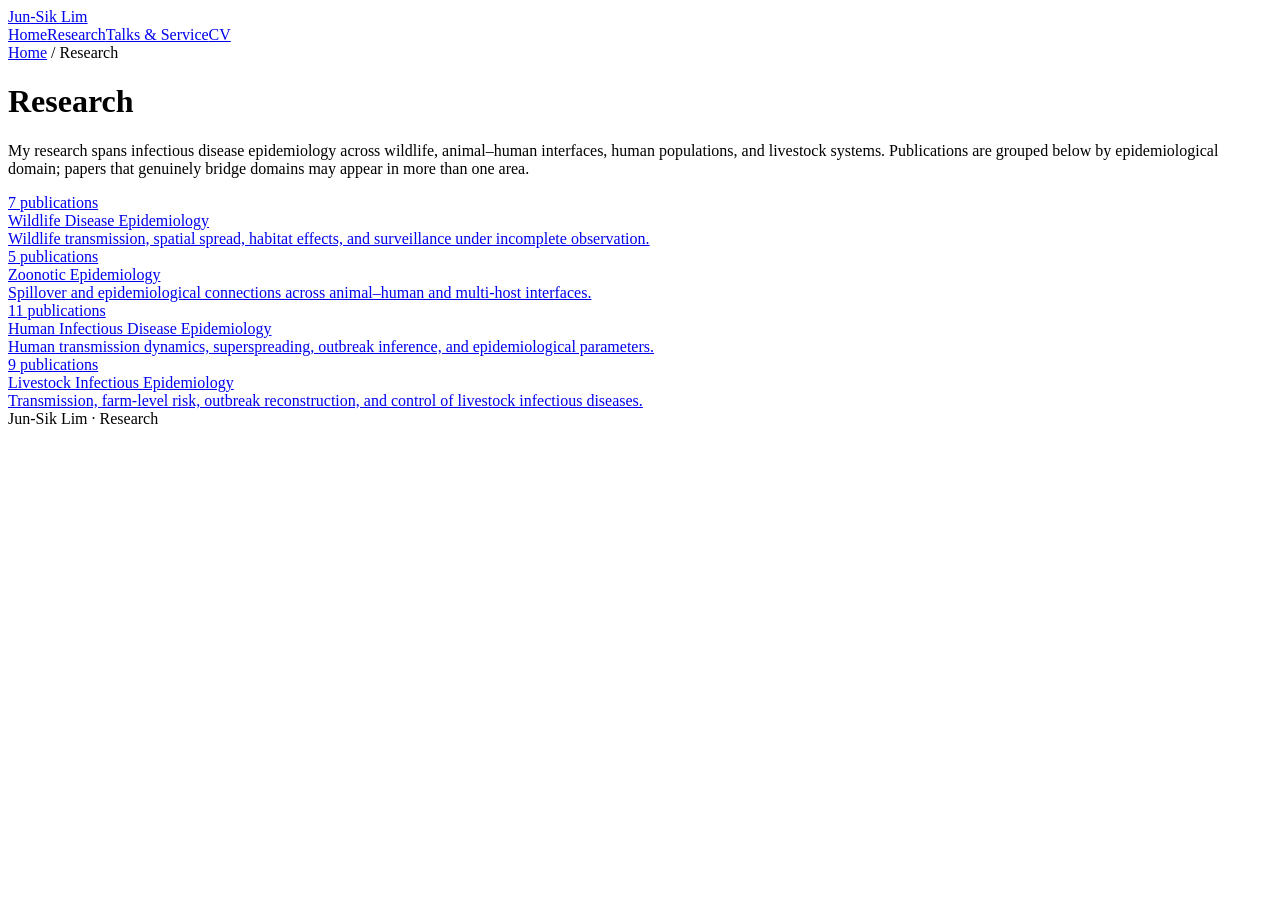
==== research.html @ 66a00a36 "Add files via upload" ====
<!doctype html>
<html lang="en">
<head>
  <meta charset="utf-8"><meta name="viewport" content="width=device-width, initial-scale=1">
  <title>Research | Jun-Sik Lim</title>
  <meta name="description" content="Research areas and publications of Jun-Sik Lim in wildlife disease, zoonotic, human infectious disease, and livestock infectious epidemiology.">
  <meta name="robots" content="index, follow">
  <link rel="stylesheet" href="assets/site.css">
</head>
<body>
<main class="page">
  <nav class="site-nav" aria-label="Primary navigation">
    <a class="brand" href="index.html">Jun-Sik Lim</a>
    <div class="nav-links"><a href="index.html">Home</a><a class="active" href="research.html">Research</a><a href="talks-service.html">Talks &amp; Service</a><a href="cv.html">CV</a></div>
  </nav>
  <div class="section-intro">
    <div class="breadcrumb"><a href="index.html">Home</a> / Research</div>
    <h1 class="page-title">Research</h1>
    <p class="lede">My research spans infectious disease epidemiology across wildlife, animal–human interfaces, human populations, and livestock systems. Publications are grouped below by epidemiological domain; papers that genuinely bridge domains may appear in more than one area.</p>
  </div>
  <section>
    <div class="area-grid">
      <a class="area-card" href="wildlife-disease-epidemiology.html"><div class="kicker">7 publications</div><div class="name">Wildlife Disease Epidemiology</div><div class="desc">Wildlife transmission, spatial spread, habitat effects, and surveillance under incomplete observation.</div></a>
      <a class="area-card" href="zoonotic-epidemiology.html"><div class="kicker">5 publications</div><div class="name">Zoonotic Epidemiology</div><div class="desc">Spillover and epidemiological connections across animal–human and multi-host interfaces.</div></a>
      <a class="area-card" href="human-infectious-disease-epidemiology.html"><div class="kicker">11 publications</div><div class="name">Human Infectious Disease Epidemiology</div><div class="desc">Human transmission dynamics, superspreading, outbreak inference, and epidemiological parameters.</div></a>
      <a class="area-card" href="livestock-infectious-epidemiology.html"><div class="kicker">9 publications</div><div class="name">Livestock Infectious Epidemiology</div><div class="desc">Transmission, farm-level risk, outbreak reconstruction, and control of livestock infectious diseases.</div></a>
    </div>
  </section>
  <footer>Jun-Sik Lim · Research</footer>
</main>
</body>
</html>
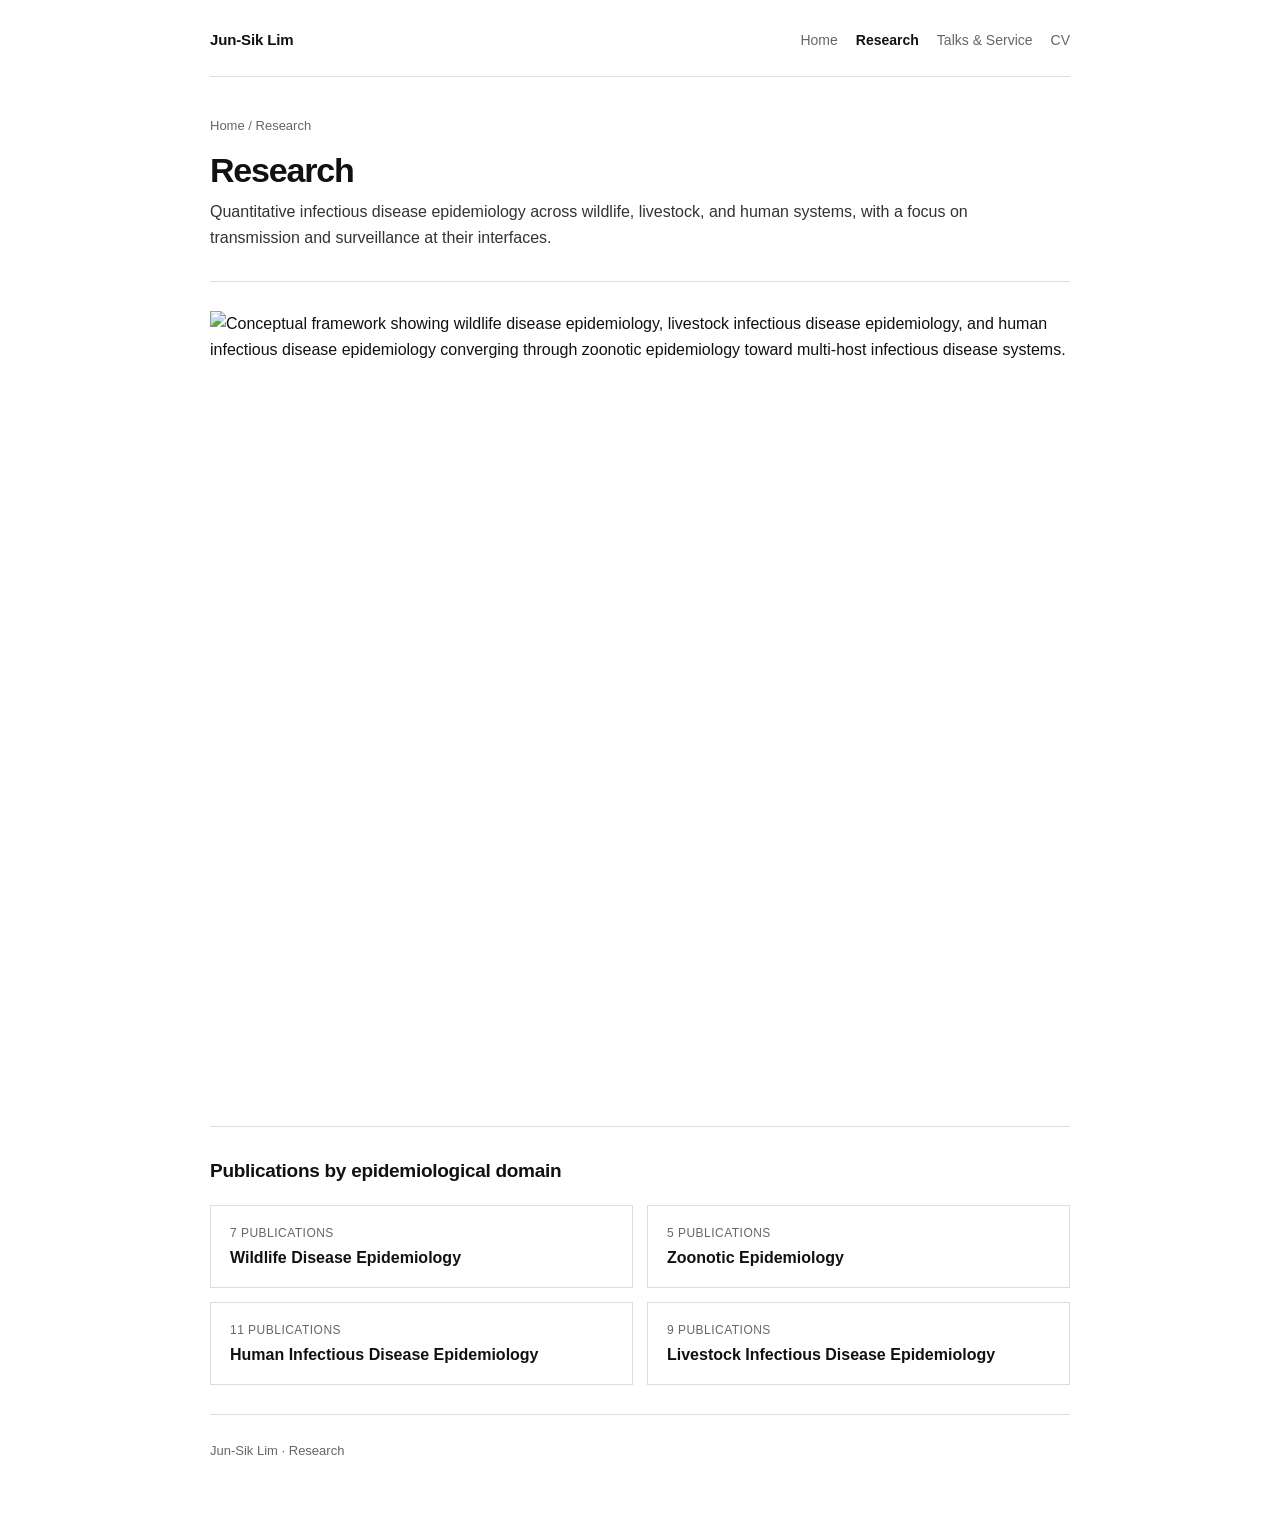
==== commit c2bca40e: "Add files via upload" ====
--- a/research.html
+++ b/research.html
@@ -1,31 +1,70 @@
 <!doctype html>
 <html lang="en">
 <head>
-  <meta charset="utf-8"><meta name="viewport" content="width=device-width, initial-scale=1">
+  <meta charset="utf-8">
+  <meta name="viewport" content="width=device-width, initial-scale=1">
   <title>Research | Jun-Sik Lim</title>
-  <meta name="description" content="Research areas and publications of Jun-Sik Lim in wildlife disease, zoonotic, human infectious disease, and livestock infectious epidemiology.">
-  <meta name="robots" content="index, follow">
+  <meta name="description" content="Research program of Jun-Sik Lim: quantitative infectious disease epidemiology across wildlife, livestock, and human systems, with a focus on transmission and surveillance at their interfaces.">
+  <meta name="robots" content="index, follow, max-image-preview:large">
   <link rel="stylesheet" href="assets/site.css">
 </head>
 <body>
 <main class="page">
   <nav class="site-nav" aria-label="Primary navigation">
     <a class="brand" href="index.html">Jun-Sik Lim</a>
-    <div class="nav-links"><a href="index.html">Home</a><a class="active" href="research.html">Research</a><a href="talks-service.html">Talks &amp; Service</a><a href="cv.html">CV</a></div>
+    <div class="nav-links">
+      <a href="index.html">Home</a>
+      <a class="active" href="research.html">Research</a>
+      <a href="talks-service.html">Talks &amp; Service</a>
+      <a href="cv.html">CV</a>
+    </div>
   </nav>
+
   <div class="section-intro">
     <div class="breadcrumb"><a href="index.html">Home</a> / Research</div>
     <h1 class="page-title">Research</h1>
-    <p class="lede">My research spans infectious disease epidemiology across wildlife, animal–human interfaces, human populations, and livestock systems. Publications are grouped below by epidemiological domain; papers that genuinely bridge domains may appear in more than one area.</p>
+    <p class="lede">Quantitative infectious disease epidemiology across wildlife, livestock, and human systems, with a focus on transmission and surveillance at their interfaces.</p>
   </div>
+
+  <section aria-label="Research framework">
+    <figure style="margin:0;">
+      <img
+        src="assets/multi-host-infectious-disease-framework.png"
+        alt="Conceptual framework showing wildlife disease epidemiology, livestock infectious disease epidemiology, and human infectious disease epidemiology converging through zoonotic epidemiology toward multi-host infectious disease systems."
+        width="1312"
+        height="1199"
+        loading="eager"
+        decoding="async"
+        style="display:block;width:100%;height:auto;"
+      >
+    </figure>
+  </section>
+
   <section>
+    <h2>Publications by epidemiological domain</h2>
     <div class="area-grid">
-      <a class="area-card" href="wildlife-disease-epidemiology.html"><div class="kicker">7 publications</div><div class="name">Wildlife Disease Epidemiology</div><div class="desc">Wildlife transmission, spatial spread, habitat effects, and surveillance under incomplete observation.</div></a>
-      <a class="area-card" href="zoonotic-epidemiology.html"><div class="kicker">5 publications</div><div class="name">Zoonotic Epidemiology</div><div class="desc">Spillover and epidemiological connections across animal–human and multi-host interfaces.</div></a>
-      <a class="area-card" href="human-infectious-disease-epidemiology.html"><div class="kicker">11 publications</div><div class="name">Human Infectious Disease Epidemiology</div><div class="desc">Human transmission dynamics, superspreading, outbreak inference, and epidemiological parameters.</div></a>
-      <a class="area-card" href="livestock-infectious-epidemiology.html"><div class="kicker">9 publications</div><div class="name">Livestock Infectious Epidemiology</div><div class="desc">Transmission, farm-level risk, outbreak reconstruction, and control of livestock infectious diseases.</div></a>
+      <a class="area-card" href="wildlife-disease-epidemiology.html">
+        <div class="kicker">7 publications</div>
+        <div class="name">Wildlife Disease Epidemiology</div>
+      </a>
+
+      <a class="area-card" href="zoonotic-epidemiology.html">
+        <div class="kicker">5 publications</div>
+        <div class="name">Zoonotic Epidemiology</div>
+      </a>
+
+      <a class="area-card" href="human-infectious-disease-epidemiology.html">
+        <div class="kicker">11 publications</div>
+        <div class="name">Human Infectious Disease Epidemiology</div>
+      </a>
+
+      <a class="area-card" href="livestock-infectious-epidemiology.html">
+        <div class="kicker">9 publications</div>
+        <div class="name">Livestock Infectious Disease Epidemiology</div>
+      </a>
     </div>
   </section>
+
   <footer>Jun-Sik Lim · Research</footer>
 </main>
 </body>
--- a/assets/site.css
+++ b/assets/site.css
@@ -0,0 +1,177 @@
+:root{
+  --text:#111111;
+  --muted:#666666;
+  --line:#dddddd;
+  --accent:#b3132b;
+  --bg:#ffffff;
+  --soft:#f7f7f7;
+  --max:860px;
+}
+
+*{box-sizing:border-box}
+html{scroll-behavior:smooth}
+body{
+  margin:0;
+  background:var(--bg);
+  color:var(--text);
+  font-family:Arial,Helvetica,"Apple SD Gothic Neo","Noto Sans KR",sans-serif;
+  line-height:1.62;
+  -webkit-font-smoothing:antialiased;
+}
+a{color:var(--accent);text-decoration:none}
+a:hover{text-decoration:underline}
+.page{
+  width:min(var(--max),calc(100% - 36px));
+  margin:0 auto;
+  padding:28px 0 72px;
+}
+.site-nav{
+  display:flex;
+  justify-content:space-between;
+  align-items:center;
+  gap:24px;
+  padding:0 0 24px;
+  margin-bottom:34px;
+  border-bottom:1px solid var(--line);
+}
+.brand{
+  color:var(--text);
+  font-weight:700;
+  font-size:15px;
+  letter-spacing:-0.01em;
+  white-space:nowrap;
+}
+.brand:hover{text-decoration:none;color:var(--accent)}
+.nav-links{display:flex;flex-wrap:wrap;gap:18px;font-size:14px}
+.nav-links a{color:var(--muted)}
+.nav-links a:hover,.nav-links a.active{color:var(--text);text-decoration:none}
+.nav-links a.active{font-weight:700}
+
+.profile-header{
+  display:flex;
+  justify-content:space-between;
+  align-items:center;
+  gap:42px;
+  padding-bottom:30px;
+  border-bottom:1px solid var(--line);
+}
+.profile-text{flex:1;min-width:0}
+.profile-photo{
+  width:150px;
+  height:190px;
+  object-fit:cover;
+  object-position:center top;
+  flex:0 0 auto;
+}
+h1{
+  margin:0 0 9px;
+  font-size:36px;
+  line-height:1.15;
+  font-weight:700;
+  letter-spacing:-0.035em;
+}
+.page-title{font-size:34px}
+.title{margin:0;font-size:17px;color:var(--muted)}
+.affiliation{margin:4px 0 0;font-size:15px;color:var(--muted)}
+.links{display:flex;flex-wrap:wrap;gap:14px;margin-top:18px;font-size:14px}
+section{padding:29px 0;border-bottom:1px solid var(--line)}
+h2{margin:0 0 14px;font-size:19px;font-weight:700;letter-spacing:-0.015em}
+h3{margin:0 0 6px;font-size:16px;font-weight:700}
+p{margin:0;font-size:15px}
+.lede{max-width:760px;color:#333;font-size:16px}
+.muted{color:var(--muted)}
+ul{margin:0;padding-left:20px}
+li{margin:7px 0;font-size:15px}
+
+.area-grid{
+  display:grid;
+  grid-template-columns:repeat(2,minmax(0,1fr));
+  gap:14px;
+  margin-top:18px;
+}
+.area-card{
+  display:block;
+  padding:18px 19px;
+  border:1px solid var(--line);
+  color:var(--text);
+  background:#fff;
+  transition:transform .15s ease,border-color .15s ease,box-shadow .15s ease;
+}
+.area-card:hover{
+  text-decoration:none;
+  border-color:#b7b7b7;
+  transform:translateY(-1px);
+  box-shadow:0 4px 16px rgba(0,0,0,.04);
+}
+.area-card .kicker{font-size:12px;color:var(--muted);margin-bottom:4px;text-transform:uppercase;letter-spacing:.04em}
+.area-card .name{font-size:16px;font-weight:700;line-height:1.35}
+.area-card .desc{margin-top:7px;font-size:13px;color:var(--muted);line-height:1.5}
+
+.research-subnav{
+  display:flex;
+  flex-wrap:wrap;
+  gap:8px;
+  margin-top:20px;
+}
+.research-subnav a{
+  display:inline-block;
+  padding:7px 10px;
+  border:1px solid var(--line);
+  border-radius:999px;
+  color:var(--muted);
+  font-size:12px;
+  line-height:1.2;
+}
+.research-subnav a:hover,.research-subnav a.active{
+  text-decoration:none;
+  border-color:var(--text);
+  color:var(--text);
+}
+.research-subnav a.active{background:var(--text);color:#fff}
+
+.pub{margin-bottom:19px}
+.pub:last-child{margin-bottom:0}
+.pub-title{font-size:15px;font-weight:600;line-height:1.48}
+.pub-title a{color:var(--text)}
+.pub-title a:hover{color:var(--accent);text-decoration:none}
+.pub-meta{margin-top:3px;font-size:13px;color:var(--muted)}
+.pub-role{
+  display:inline-block;
+  margin-left:6px;
+  padding:1px 6px;
+  border:1px solid #d4d4d4;
+  border-radius:999px;
+  color:#555;
+  font-size:11px;
+  line-height:1.5;
+  vertical-align:1px;
+  white-space:nowrap;
+}
+
+.background-item{margin-bottom:15px;font-size:15px}
+.background-item:last-child{margin-bottom:0}
+.year{color:var(--muted);display:inline-block;min-width:108px}
+.small{font-size:13px;color:var(--muted)}
+
+.breadcrumb{margin:0 0 15px;font-size:13px;color:var(--muted)}
+.breadcrumb a{color:var(--muted)}
+.section-intro{padding:4px 0 30px;border-bottom:1px solid var(--line)}
+.section-intro .lede{margin-top:9px}
+.back-link{display:inline-block;margin-top:18px;font-size:13px}
+
+.cv-grid{display:grid;grid-template-columns:1fr 1fr;gap:26px}
+.cv-block{padding:0}
+.cv-block h2{font-size:17px}
+
+footer{padding-top:25px;font-size:13px;color:var(--muted)}
+
+@media(max-width:680px){
+  .page{padding-top:20px}
+  .site-nav{align-items:flex-start;flex-direction:column;gap:12px;margin-bottom:28px}
+  .nav-links{gap:14px}
+  .profile-header{flex-direction:column-reverse;align-items:flex-start;gap:22px}
+  .profile-photo{width:120px;height:150px}
+  h1,.page-title{font-size:30px}
+  .area-grid,.cv-grid{grid-template-columns:1fr}
+  .year{display:block;min-width:0;margin-bottom:2px}
+}
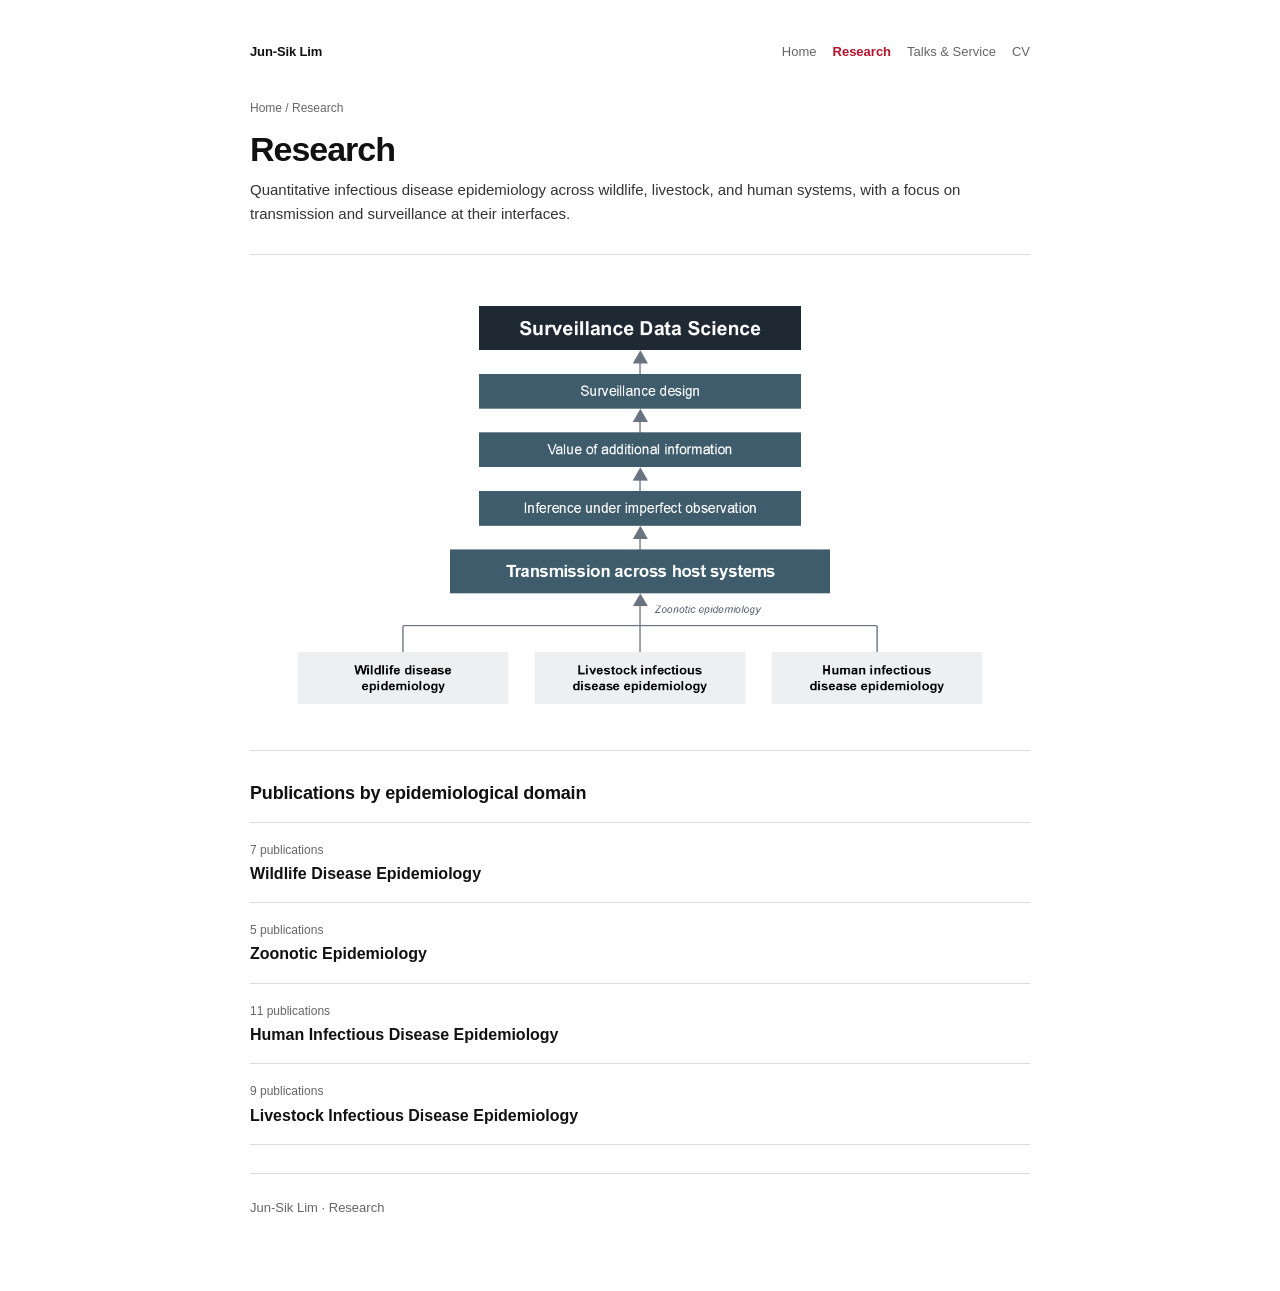
==== commit c98bb34b: "Update research.html" ====
--- a/research.html
+++ b/research.html
@@ -29,7 +29,7 @@
   <section aria-label="Research framework">
     <figure style="margin:0;">
       <img
-        src="assets/multi-host-infectious-disease-framework.png"
+        src="assets/surveillance-data-science-framework.png"
         alt="Conceptual framework showing wildlife disease epidemiology, livestock infectious disease epidemiology, and human infectious disease epidemiology converging through zoonotic epidemiology toward multi-host infectious disease systems."
         width="1312"
         height="1199"
--- a/assets/site.css
+++ b/assets/site.css
@@ -4,58 +4,93 @@
   --line:#dddddd;
   --accent:#b3132b;
   --bg:#ffffff;
-  --soft:#f7f7f7;
-  --max:860px;
+  --max:780px;
 }
 
 *{box-sizing:border-box}
 html{scroll-behavior:smooth}
+
 body{
   margin:0;
   background:var(--bg);
   color:var(--text);
   font-family:Arial,Helvetica,"Apple SD Gothic Neo","Noto Sans KR",sans-serif;
-  line-height:1.62;
+  line-height:1.6;
   -webkit-font-smoothing:antialiased;
-}
-a{color:var(--accent);text-decoration:none}
+  text-rendering:optimizeLegibility;
+}
+
+a{
+  color:var(--accent);
+  text-decoration:none;
+}
+
 a:hover{text-decoration:underline}
+
 .page{
   width:min(var(--max),calc(100% - 36px));
   margin:0 auto;
-  padding:28px 0 72px;
-}
+  padding:42px 0 72px;
+}
+
+/* Minimal navigation: same visual language as the original one-page site */
 .site-nav{
   display:flex;
   justify-content:space-between;
-  align-items:center;
+  align-items:baseline;
   gap:24px;
-  padding:0 0 24px;
   margin-bottom:34px;
-  border-bottom:1px solid var(--line);
-}
+  font-size:13px;
+}
+
 .brand{
   color:var(--text);
   font-weight:700;
-  font-size:15px;
   letter-spacing:-0.01em;
   white-space:nowrap;
 }
-.brand:hover{text-decoration:none;color:var(--accent)}
-.nav-links{display:flex;flex-wrap:wrap;gap:18px;font-size:14px}
-.nav-links a{color:var(--muted)}
-.nav-links a:hover,.nav-links a.active{color:var(--text);text-decoration:none}
-.nav-links a.active{font-weight:700}
+
+.brand:hover{
+  color:var(--accent);
+  text-decoration:none;
+}
+
+.nav-links{
+  display:flex;
+  flex-wrap:wrap;
+  justify-content:flex-end;
+  gap:16px;
+}
+
+.nav-links a{
+  color:var(--muted);
+  padding-bottom:2px;
+}
+
+.nav-links a:hover{
+  color:var(--text);
+  text-decoration:none;
+}
+
+.nav-links a.active{
+  color:var(--accent);
+  font-weight:700;
+}
 
 .profile-header{
   display:flex;
   justify-content:space-between;
   align-items:center;
-  gap:42px;
-  padding-bottom:30px;
-  border-bottom:1px solid var(--line);
-}
-.profile-text{flex:1;min-width:0}
+  gap:40px;
+  padding-bottom:28px;
+  border-bottom:1px solid var(--line);
+}
+
+.profile-text{
+  flex:1;
+  min-width:0;
+}
+
 .profile-photo{
   width:150px;
   height:190px;
@@ -63,115 +98,372 @@
   object-position:center top;
   flex:0 0 auto;
 }
+
 h1{
-  margin:0 0 9px;
-  font-size:36px;
+  margin:0 0 8px;
+  font-size:34px;
   line-height:1.15;
   font-weight:700;
-  letter-spacing:-0.035em;
-}
-.page-title{font-size:34px}
-.title{margin:0;font-size:17px;color:var(--muted)}
-.affiliation{margin:4px 0 0;font-size:15px;color:var(--muted)}
-.links{display:flex;flex-wrap:wrap;gap:14px;margin-top:18px;font-size:14px}
-section{padding:29px 0;border-bottom:1px solid var(--line)}
-h2{margin:0 0 14px;font-size:19px;font-weight:700;letter-spacing:-0.015em}
-h3{margin:0 0 6px;font-size:16px;font-weight:700}
-p{margin:0;font-size:15px}
-.lede{max-width:760px;color:#333;font-size:16px}
-.muted{color:var(--muted)}
-ul{margin:0;padding-left:20px}
-li{margin:7px 0;font-size:15px}
-
-.area-grid{
-  display:grid;
-  grid-template-columns:repeat(2,minmax(0,1fr));
+  letter-spacing:-0.03em;
+}
+
+.page-title{
+  font-size:34px;
+}
+
+.title{
+  margin:0;
+  font-size:17px;
+  color:var(--muted);
+}
+
+.affiliation{
+  margin:4px 0 0;
+  font-size:15px;
+  color:var(--muted);
+}
+
+.links{
+  display:flex;
+  flex-wrap:wrap;
   gap:14px;
   margin-top:18px;
-}
+  font-size:14px;
+}
+
+.section-intro{
+  padding:0 0 28px;
+  border-bottom:1px solid var(--line);
+}
+
+.breadcrumb{
+  margin:0 0 12px;
+  font-size:12px;
+  color:var(--muted);
+}
+
+.breadcrumb a{color:var(--muted)}
+.breadcrumb a:hover{color:var(--accent)}
+
+.lede{
+  max-width:760px;
+  margin-top:9px;
+  color:#333333;
+  font-size:15px;
+}
+
+section{
+  padding:28px 0;
+  border-bottom:1px solid var(--line);
+}
+
+h2{
+  margin:0 0 14px;
+  font-size:18px;
+  font-weight:700;
+  letter-spacing:-0.01em;
+}
+
+h3{
+  margin:0 0 6px;
+  font-size:15px;
+  font-weight:700;
+}
+
+p{
+  margin:0;
+  font-size:15px;
+}
+
+.muted{color:var(--muted)}
+.small{font-size:13px;color:var(--muted)}
+
+ul{
+  margin:0;
+  padding-left:20px;
+}
+
+li{
+  margin:7px 0;
+  font-size:15px;
+}
+
+/* Research landing page — intentionally not card-like. */
+.area-grid{
+  display:block;
+  margin-top:0;
+  border-top:1px solid var(--line);
+}
+
 .area-card{
   display:block;
-  padding:18px 19px;
-  border:1px solid var(--line);
+  padding:18px 0 17px;
+  border-bottom:1px solid var(--line);
   color:var(--text);
-  background:#fff;
-  transition:transform .15s ease,border-color .15s ease,box-shadow .15s ease;
-}
+  background:transparent;
+}
+
 .area-card:hover{
   text-decoration:none;
-  border-color:#b7b7b7;
-  transform:translateY(-1px);
-  box-shadow:0 4px 16px rgba(0,0,0,.04);
-}
-.area-card .kicker{font-size:12px;color:var(--muted);margin-bottom:4px;text-transform:uppercase;letter-spacing:.04em}
-.area-card .name{font-size:16px;font-weight:700;line-height:1.35}
-.area-card .desc{margin-top:7px;font-size:13px;color:var(--muted);line-height:1.5}
-
+}
+
+.area-card .kicker{
+  margin-bottom:3px;
+  font-size:12px;
+  color:var(--muted);
+  text-transform:none;
+  letter-spacing:0;
+}
+
+.area-card .name{
+  font-size:16px;
+  font-weight:700;
+  line-height:1.4;
+}
+
+.area-card:hover .name{color:var(--accent)}
+
+.area-card .desc{
+  max-width:690px;
+  margin-top:5px;
+  font-size:14px;
+  color:var(--muted);
+  line-height:1.55;
+}
+
+/* Research category links: plain academic navigation, no pills. */
 .research-subnav{
   display:flex;
   flex-wrap:wrap;
-  gap:8px;
-  margin-top:20px;
-}
+  align-items:center;
+  margin-top:18px;
+  font-size:13px;
+}
+
 .research-subnav a{
+  color:var(--muted);
+}
+
+.research-subnav a + a::before{
+  content:"·";
   display:inline-block;
-  padding:7px 10px;
-  border:1px solid var(--line);
-  border-radius:999px;
-  color:var(--muted);
-  font-size:12px;
-  line-height:1.2;
-}
-.research-subnav a:hover,.research-subnav a.active{
-  text-decoration:none;
-  border-color:var(--text);
-  color:var(--text);
-}
-.research-subnav a.active{background:var(--text);color:#fff}
-
-.pub{margin-bottom:19px}
+  margin:0 9px;
+  color:#aaaaaa;
+  font-weight:400;
+}
+
+.research-subnav a:hover{
+  color:var(--accent);
+  text-decoration:none;
+}
+
+.research-subnav a.active{
+  color:var(--accent);
+  font-weight:700;
+}
+
+.pub{
+  margin-bottom:18px;
+}
+
 .pub:last-child{margin-bottom:0}
-.pub-title{font-size:15px;font-weight:600;line-height:1.48}
+
+.pub-title{
+  font-size:15px;
+  font-weight:600;
+  line-height:1.45;
+}
+
 .pub-title a{color:var(--text)}
-.pub-title a:hover{color:var(--accent);text-decoration:none}
-.pub-meta{margin-top:3px;font-size:13px;color:var(--muted)}
+
+.pub-title a:hover{
+  color:var(--accent);
+  text-decoration:none;
+}
+
+.pub-meta{
+  margin-top:2px;
+  font-size:13px;
+  color:var(--muted);
+}
+
+/* Author-role labels stay quiet, like the original metadata lines. */
 .pub-role{
+  display:inline;
+  margin-left:0;
+  padding:0;
+  border:0;
+  color:var(--muted);
+  font-size:13px;
+  line-height:inherit;
+  vertical-align:0;
+  white-space:normal;
+}
+
+.pub-role::before{content:" · "}
+
+.background-item{
+  margin-bottom:14px;
+  font-size:15px;
+}
+
+.background-item:last-child{margin-bottom:0}
+
+.year{
+  color:var(--muted);
   display:inline-block;
-  margin-left:6px;
-  padding:1px 6px;
-  border:1px solid #d4d4d4;
-  border-radius:999px;
-  color:#555;
-  font-size:11px;
-  line-height:1.5;
-  vertical-align:1px;
-  white-space:nowrap;
-}
-
-.background-item{margin-bottom:15px;font-size:15px}
-.background-item:last-child{margin-bottom:0}
-.year{color:var(--muted);display:inline-block;min-width:108px}
-.small{font-size:13px;color:var(--muted)}
-
-.breadcrumb{margin:0 0 15px;font-size:13px;color:var(--muted)}
-.breadcrumb a{color:var(--muted)}
-.section-intro{padding:4px 0 30px;border-bottom:1px solid var(--line)}
-.section-intro .lede{margin-top:9px}
-.back-link{display:inline-block;margin-top:18px;font-size:13px}
-
-.cv-grid{display:grid;grid-template-columns:1fr 1fr;gap:26px}
-.cv-block{padding:0}
-.cv-block h2{font-size:17px}
-
-footer{padding-top:25px;font-size:13px;color:var(--muted)}
-
-@media(max-width:680px){
-  .page{padding-top:20px}
-  .site-nav{align-items:flex-start;flex-direction:column;gap:12px;margin-bottom:28px}
-  .nav-links{gap:14px}
-  .profile-header{flex-direction:column-reverse;align-items:flex-start;gap:22px}
-  .profile-photo{width:120px;height:150px}
+  min-width:105px;
+}
+
+.cv-grid{
+  display:block;
+}
+
+.cv-block{
+  padding:0;
+}
+
+.back-link{
+  display:inline-block;
+  margin-top:18px;
+  font-size:13px;
+}
+
+footer{
+  padding-top:24px;
+  font-size:13px;
+  color:var(--muted);
+}
+
+@media(max-width:560px){
+  .page{padding-top:30px}
+
+  .site-nav{
+    flex-direction:column;
+    align-items:flex-start;
+    gap:10px;
+    margin-bottom:28px;
+  }
+
+  .nav-links{
+    justify-content:flex-start;
+    gap:13px;
+  }
+
+  .profile-header{
+    flex-direction:column-reverse;
+    align-items:flex-start;
+    gap:24px;
+  }
+
+  .profile-photo{
+    width:120px;
+    height:150px;
+  }
+
   h1,.page-title{font-size:30px}
-  .area-grid,.cv-grid{grid-template-columns:1fr}
-  .year{display:block;min-width:0;margin-bottom:2px}
-}
+
+  .year{
+    display:block;
+    min-width:0;
+    margin-bottom:2px;
+  }
+
+  .research-subnav{
+    gap:8px 14px;
+  }
+
+  .research-subnav a + a::before{
+    display:none;
+  }
+}
+
+/* Research programme structure */
+.research-figure{
+  margin:0;
+}
+
+.research-figure img{
+  display:block;
+  width:100%;
+  height:auto;
+}
+
+.section-note{
+  max-width:730px;
+  color:#333333;
+  margin-bottom:18px;
+}
+
+.programme-list{
+  border-top:1px solid var(--line);
+}
+
+.programme-step{
+  display:grid;
+  grid-template-columns:56px 1fr;
+  gap:18px;
+  padding:20px 0;
+  border-bottom:1px solid var(--line);
+}
+
+.programme-step h3{
+  margin:0 0 4px;
+  font-size:15px;
+}
+
+.programme-step p{
+  color:#333333;
+  font-size:14px;
+}
+
+.programme-index{
+  padding-top:1px;
+  color:var(--accent);
+  font-size:13px;
+  font-weight:700;
+  letter-spacing:.05em;
+}
+
+.programme-word{
+  padding-top:1px;
+  color:var(--accent);
+  font-size:13px;
+  font-weight:700;
+}
+
+.programme-link{
+  margin-top:18px;
+  color:var(--muted);
+  font-size:14px;
+}
+
+.programme-link a{
+  margin-right:4px;
+}
+
+.system-list{
+  border-top:1px solid var(--line);
+}
+
+.system-item{
+  padding:17px 0;
+  border-bottom:1px solid var(--line);
+}
+
+.system-item h3{
+  margin:0 0 3px;
+}
+
+.system-item p{
+  color:#333333;
+  font-size:14px;
+}
+
+@media(max-width:560px){
+  .programme-step{
+    grid-template-columns:1fr;
+    gap:4px;
+    padding:17px 0;
+  }
+}
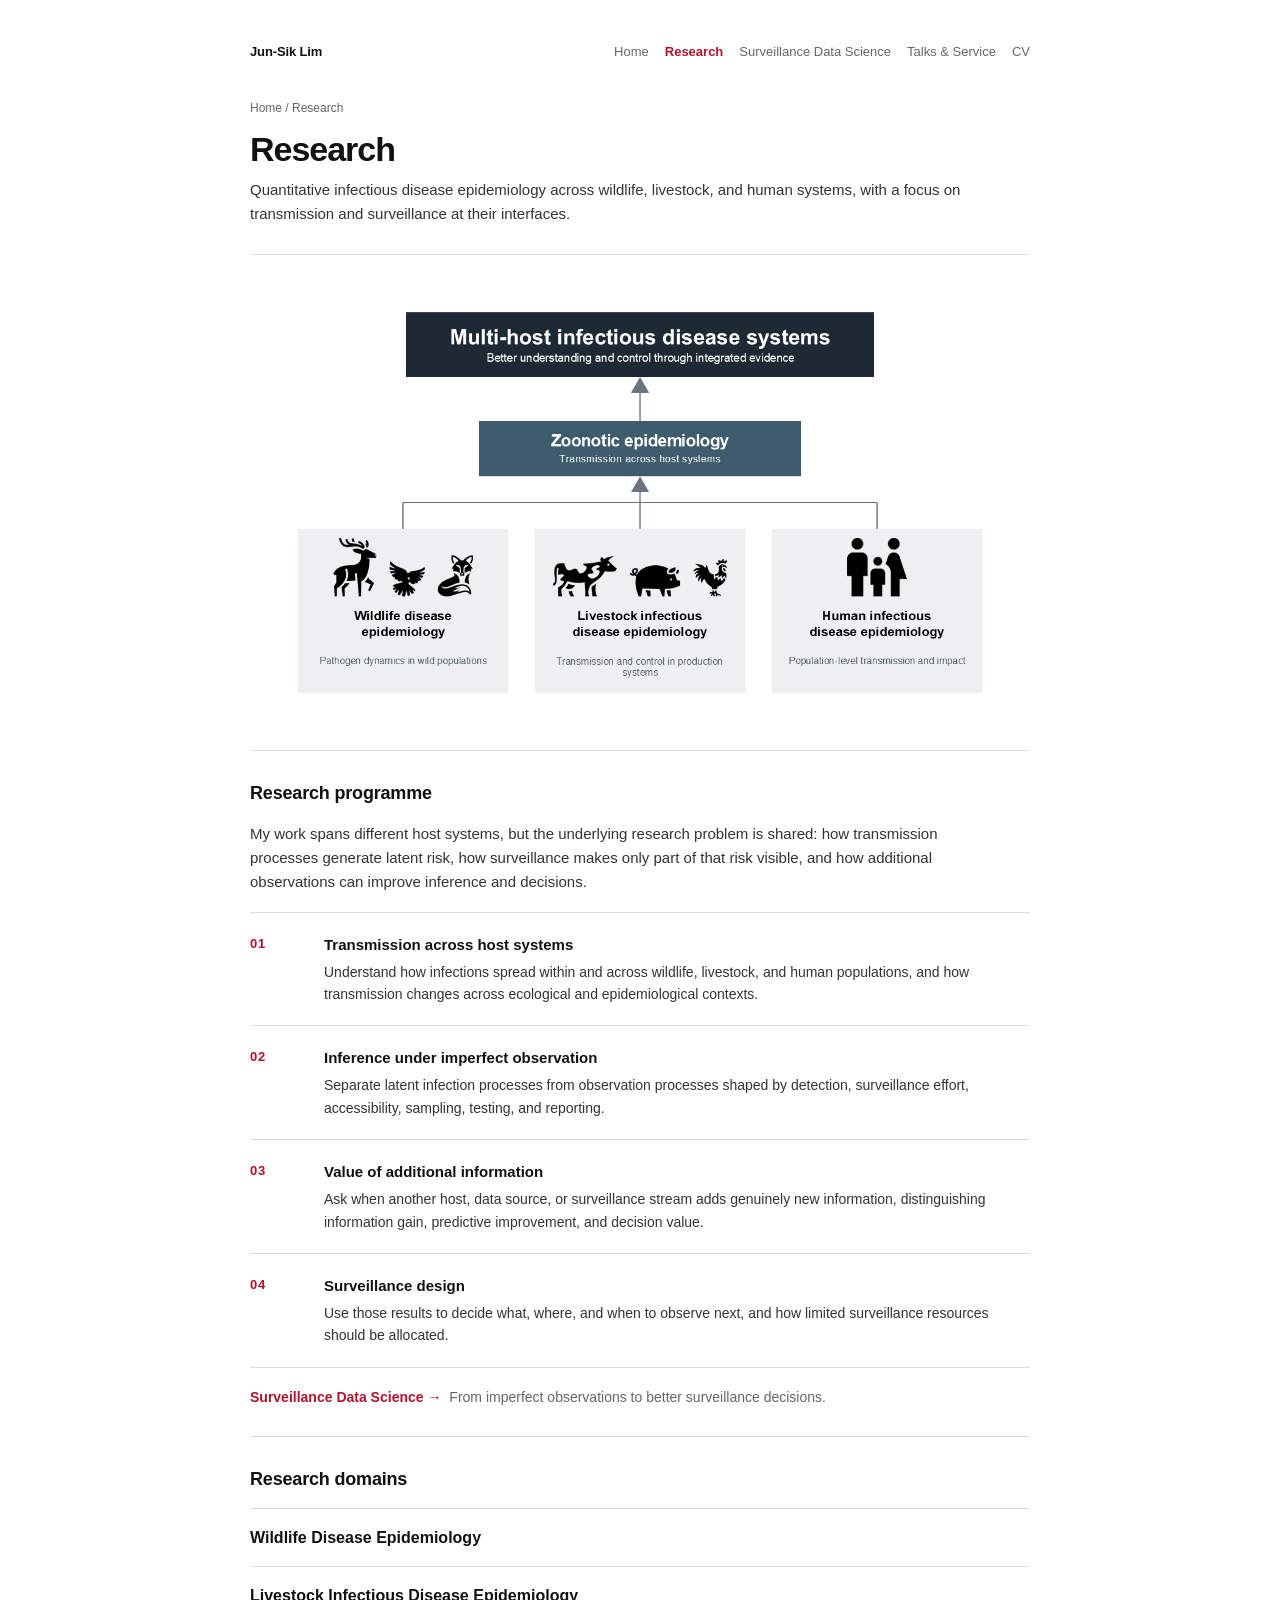
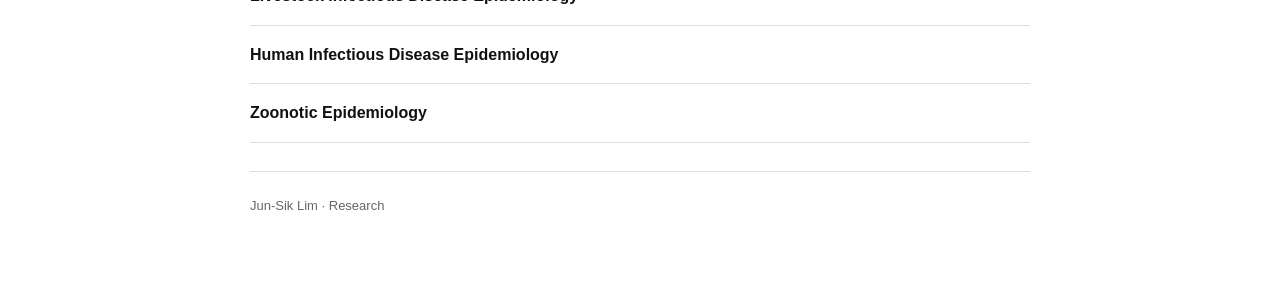
==== commit 76aee545: "Add files via upload" ====
--- a/research.html
+++ b/research.html
@@ -4,7 +4,7 @@
   <meta charset="utf-8">
   <meta name="viewport" content="width=device-width, initial-scale=1">
   <title>Research | Jun-Sik Lim</title>
-  <meta name="description" content="Research program of Jun-Sik Lim: quantitative infectious disease epidemiology across wildlife, livestock, and human systems, with a focus on transmission and surveillance at their interfaces.">
+  <meta name="description" content="Research programme of Jun-Sik Lim: quantitative infectious disease epidemiology across wildlife, livestock, and human systems, with a focus on transmission, imperfect observation, and surveillance design.">
   <meta name="robots" content="index, follow, max-image-preview:large">
   <link rel="stylesheet" href="assets/site.css">
 </head>
@@ -14,7 +14,7 @@
     <a class="brand" href="index.html">Jun-Sik Lim</a>
     <div class="nav-links">
       <a href="index.html">Home</a>
-      <a class="active" href="research.html">Research</a>
+      <a class="active" href="research.html">Research</a><a href="surveillance-data-science.html">Surveillance Data Science</a>
       <a href="talks-service.html">Talks &amp; Service</a>
       <a href="cv.html">CV</a>
     </div>
@@ -27,40 +27,73 @@
   </div>
 
   <section aria-label="Research framework">
-    <figure style="margin:0;">
+    <figure class="research-figure">
       <img
-        src="assets/surveillance-data-science-framework.png"
+        src="assets/multi-host-infectious-disease-framework.png"
         alt="Conceptual framework showing wildlife disease epidemiology, livestock infectious disease epidemiology, and human infectious disease epidemiology converging through zoonotic epidemiology toward multi-host infectious disease systems."
         width="1312"
         height="1199"
         loading="eager"
         decoding="async"
-        style="display:block;width:100%;height:auto;"
       >
     </figure>
   </section>
 
   <section>
-    <h2>Publications by epidemiological domain</h2>
+    <h2>Research programme</h2>
+    <p class="section-note">My work spans different host systems, but the underlying research problem is shared: how transmission processes generate latent risk, how surveillance makes only part of that risk visible, and how additional observations can improve inference and decisions.</p>
+
+    <div class="programme-list" aria-label="Research programme stages">
+      <div class="programme-step">
+        <div class="programme-index">01</div>
+        <div>
+          <h3>Transmission across host systems</h3>
+          <p>Understand how infections spread within and across wildlife, livestock, and human populations, and how transmission changes across ecological and epidemiological contexts.</p>
+        </div>
+      </div>
+
+      <div class="programme-step">
+        <div class="programme-index">02</div>
+        <div>
+          <h3>Inference under imperfect observation</h3>
+          <p>Separate latent infection processes from observation processes shaped by detection, surveillance effort, accessibility, sampling, testing, and reporting.</p>
+        </div>
+      </div>
+
+      <div class="programme-step">
+        <div class="programme-index">03</div>
+        <div>
+          <h3>Value of additional information</h3>
+          <p>Ask when another host, data source, or surveillance stream adds genuinely new information, distinguishing information gain, predictive improvement, and decision value.</p>
+        </div>
+      </div>
+
+      <div class="programme-step">
+        <div class="programme-index">04</div>
+        <div>
+          <h3>Surveillance design</h3>
+          <p>Use those results to decide what, where, and when to observe next, and how limited surveillance resources should be allocated.</p>
+        </div>
+      </div>
+    </div>
+
+    <p class="programme-link"><a href="surveillance-data-science.html"><strong>Surveillance Data Science →</strong></a> From imperfect observations to better surveillance decisions.</p>
+  </section>
+
+  <section>
+    <h2>Research domains</h2>
     <div class="area-grid">
       <a class="area-card" href="wildlife-disease-epidemiology.html">
-        <div class="kicker">7 publications</div>
         <div class="name">Wildlife Disease Epidemiology</div>
       </a>
-
-      <a class="area-card" href="zoonotic-epidemiology.html">
-        <div class="kicker">5 publications</div>
-        <div class="name">Zoonotic Epidemiology</div>
+      <a class="area-card" href="livestock-infectious-epidemiology.html">
+        <div class="name">Livestock Infectious Disease Epidemiology</div>
       </a>
-
       <a class="area-card" href="human-infectious-disease-epidemiology.html">
-        <div class="kicker">11 publications</div>
         <div class="name">Human Infectious Disease Epidemiology</div>
       </a>
-
-      <a class="area-card" href="livestock-infectious-epidemiology.html">
-        <div class="kicker">9 publications</div>
-        <div class="name">Livestock Infectious Disease Epidemiology</div>
+      <a class="area-card" href="zoonotic-epidemiology.html">
+        <div class="name">Zoonotic Epidemiology</div>
       </a>
     </div>
   </section>
--- a/assets/site.css
+++ b/assets/site.css
@@ -467,3 +467,305 @@
     padding:17px 0;
   }
 }
+
+
+/* Surveillance Data Science page */
+.sds-page{
+  --sds-ink:#172333;
+  --sds-soft:#f7f7f5;
+  --sds-wash:#fbf6f7;
+  --sds-line:#e3e3e0;
+  --sds-accent:#9f1730;
+  --sds-accent-soft:#f5e9ec;
+  max-width:900px;
+}
+
+.sds-hero{
+  position:relative;
+  padding:18px 0 34px;
+  border-bottom:1px solid var(--line);
+}
+
+.sds-eyebrow{
+  margin:0 0 10px;
+  color:var(--accent);
+  font-size:12px;
+  font-weight:700;
+  letter-spacing:.12em;
+  text-transform:uppercase;
+}
+
+.sds-title{
+  max-width:780px;
+  margin:0;
+  color:var(--sds-ink);
+  font-family:Georgia,"Times New Roman",serif;
+  font-size:46px;
+  font-weight:700;
+  line-height:1.08;
+  letter-spacing:-.035em;
+}
+
+.sds-subtitle{
+  max-width:700px;
+  margin:14px 0 0;
+  color:#3f4650;
+  font-size:18px;
+  line-height:1.55;
+}
+
+.sds-question{
+  margin-top:28px;
+  padding:22px 24px 23px;
+  border-left:4px solid var(--accent);
+  background:var(--sds-wash);
+}
+
+.sds-question-label{
+  margin-bottom:7px;
+  color:var(--accent);
+  font-size:11px;
+  font-weight:700;
+  letter-spacing:.1em;
+  text-transform:uppercase;
+}
+
+.sds-question p{
+  max-width:760px;
+  color:var(--sds-ink);
+  font-family:Georgia,"Times New Roman",serif;
+  font-size:23px;
+  line-height:1.4;
+}
+
+.sds-intro-grid{
+  display:grid;
+  grid-template-columns:1.1fr .9fr;
+  gap:34px;
+  align-items:start;
+}
+
+.sds-intro-grid p{
+  color:#30363d;
+}
+
+.sds-principle{
+  padding:18px 20px;
+  border:1px solid var(--sds-line);
+  background:var(--sds-soft);
+}
+
+.sds-principle strong{
+  display:block;
+  margin-bottom:6px;
+  color:var(--sds-ink);
+  font-size:14px;
+}
+
+.sds-principle p{
+  color:var(--muted);
+  font-size:14px;
+}
+
+.sds-flow{
+  display:grid;
+  grid-template-columns:repeat(4,minmax(0,1fr));
+  gap:14px;
+  margin-top:20px;
+}
+
+.sds-stage{
+  position:relative;
+  min-height:205px;
+  padding:18px 17px 20px;
+  border:1px solid var(--sds-line);
+  background:#fff;
+}
+
+.sds-stage:not(:last-child)::after{
+  content:"→";
+  position:absolute;
+  top:50%;
+  right:-17px;
+  z-index:2;
+  width:20px;
+  transform:translateY(-50%);
+  color:#9a9a9a;
+  background:#fff;
+  text-align:center;
+  font-size:18px;
+}
+
+.sds-stage-number{
+  display:flex;
+  width:28px;
+  height:28px;
+  align-items:center;
+  justify-content:center;
+  margin-bottom:14px;
+  border-radius:50%;
+  background:var(--sds-accent-soft);
+  color:var(--accent);
+  font-size:12px;
+  font-weight:700;
+}
+
+.sds-stage h3{
+  margin-bottom:8px;
+  color:var(--sds-ink);
+  font-family:Georgia,"Times New Roman",serif;
+  font-size:20px;
+}
+
+.sds-stage .sds-stage-question{
+  margin-bottom:10px;
+  color:#2e3338;
+  font-size:13px;
+  font-weight:700;
+  line-height:1.45;
+}
+
+.sds-stage p{
+  color:var(--muted);
+  font-size:13px;
+  line-height:1.55;
+}
+
+.sds-value-grid{
+  display:grid;
+  grid-template-columns:repeat(3,minmax(0,1fr));
+  gap:0;
+  margin-top:18px;
+  border:1px solid var(--sds-line);
+}
+
+.sds-value{
+  padding:21px 20px 22px;
+  background:#fff;
+}
+
+.sds-value + .sds-value{
+  border-left:1px solid var(--sds-line);
+}
+
+.sds-value-index{
+  display:block;
+  margin-bottom:7px;
+  color:var(--accent);
+  font-size:11px;
+  font-weight:700;
+  letter-spacing:.08em;
+}
+
+.sds-value h3{
+  color:var(--sds-ink);
+  font-family:Georgia,"Times New Roman",serif;
+  font-size:18px;
+}
+
+.sds-value .question{
+  min-height:42px;
+  margin:7px 0 11px;
+  color:#333a42;
+  font-size:13px;
+  font-weight:700;
+  line-height:1.45;
+}
+
+.sds-value p{
+  color:var(--muted);
+  font-size:13px;
+  line-height:1.5;
+}
+
+.sds-systems{
+  margin-top:18px;
+  border-top:1px solid var(--sds-line);
+}
+
+.sds-system{
+  display:grid;
+  grid-template-columns:220px 1fr;
+  gap:26px;
+  padding:18px 0;
+  border-bottom:1px solid var(--sds-line);
+}
+
+.sds-system-name{
+  color:var(--sds-ink);
+  font-weight:700;
+}
+
+.sds-system-tags{
+  margin-top:3px;
+  color:var(--accent);
+  font-size:12px;
+}
+
+.sds-system p{
+  color:#3f454b;
+  font-size:14px;
+}
+
+.sds-approaches{
+  display:flex;
+  flex-wrap:wrap;
+  gap:8px 10px;
+  margin-top:16px;
+}
+
+.sds-approach{
+  padding:7px 10px;
+  border:1px solid #d9d9d7;
+  background:#fff;
+  color:#3f454b;
+  font-size:12px;
+}
+
+.sds-vision{
+  margin-top:4px;
+  padding:24px 25px;
+  background:var(--sds-ink);
+  color:#fff;
+}
+
+.sds-vision h2{
+  color:#fff;
+}
+
+.sds-vision p{
+  max-width:760px;
+  color:#eef1f4;
+  font-size:15px;
+}
+
+.sds-vision strong{
+  color:#fff;
+}
+
+@media(max-width:760px){
+  .sds-title{font-size:38px}
+  .sds-subtitle{font-size:16px}
+  .sds-intro-grid{grid-template-columns:1fr;gap:18px}
+  .sds-flow{grid-template-columns:1fr;gap:10px}
+  .sds-stage{min-height:0}
+  .sds-stage:not(:last-child)::after{
+    content:"↓";
+    top:auto;
+    right:auto;
+    bottom:-18px;
+    left:50%;
+    width:24px;
+    transform:translateX(-50%);
+  }
+  .sds-value-grid{grid-template-columns:1fr}
+  .sds-value + .sds-value{border-left:0;border-top:1px solid var(--sds-line)}
+  .sds-value .question{min-height:0}
+  .sds-system{grid-template-columns:1fr;gap:7px}
+}
+
+@media(max-width:560px){
+  .sds-title{font-size:33px}
+  .sds-question{padding:18px 18px 19px}
+  .sds-question p{font-size:20px}
+}
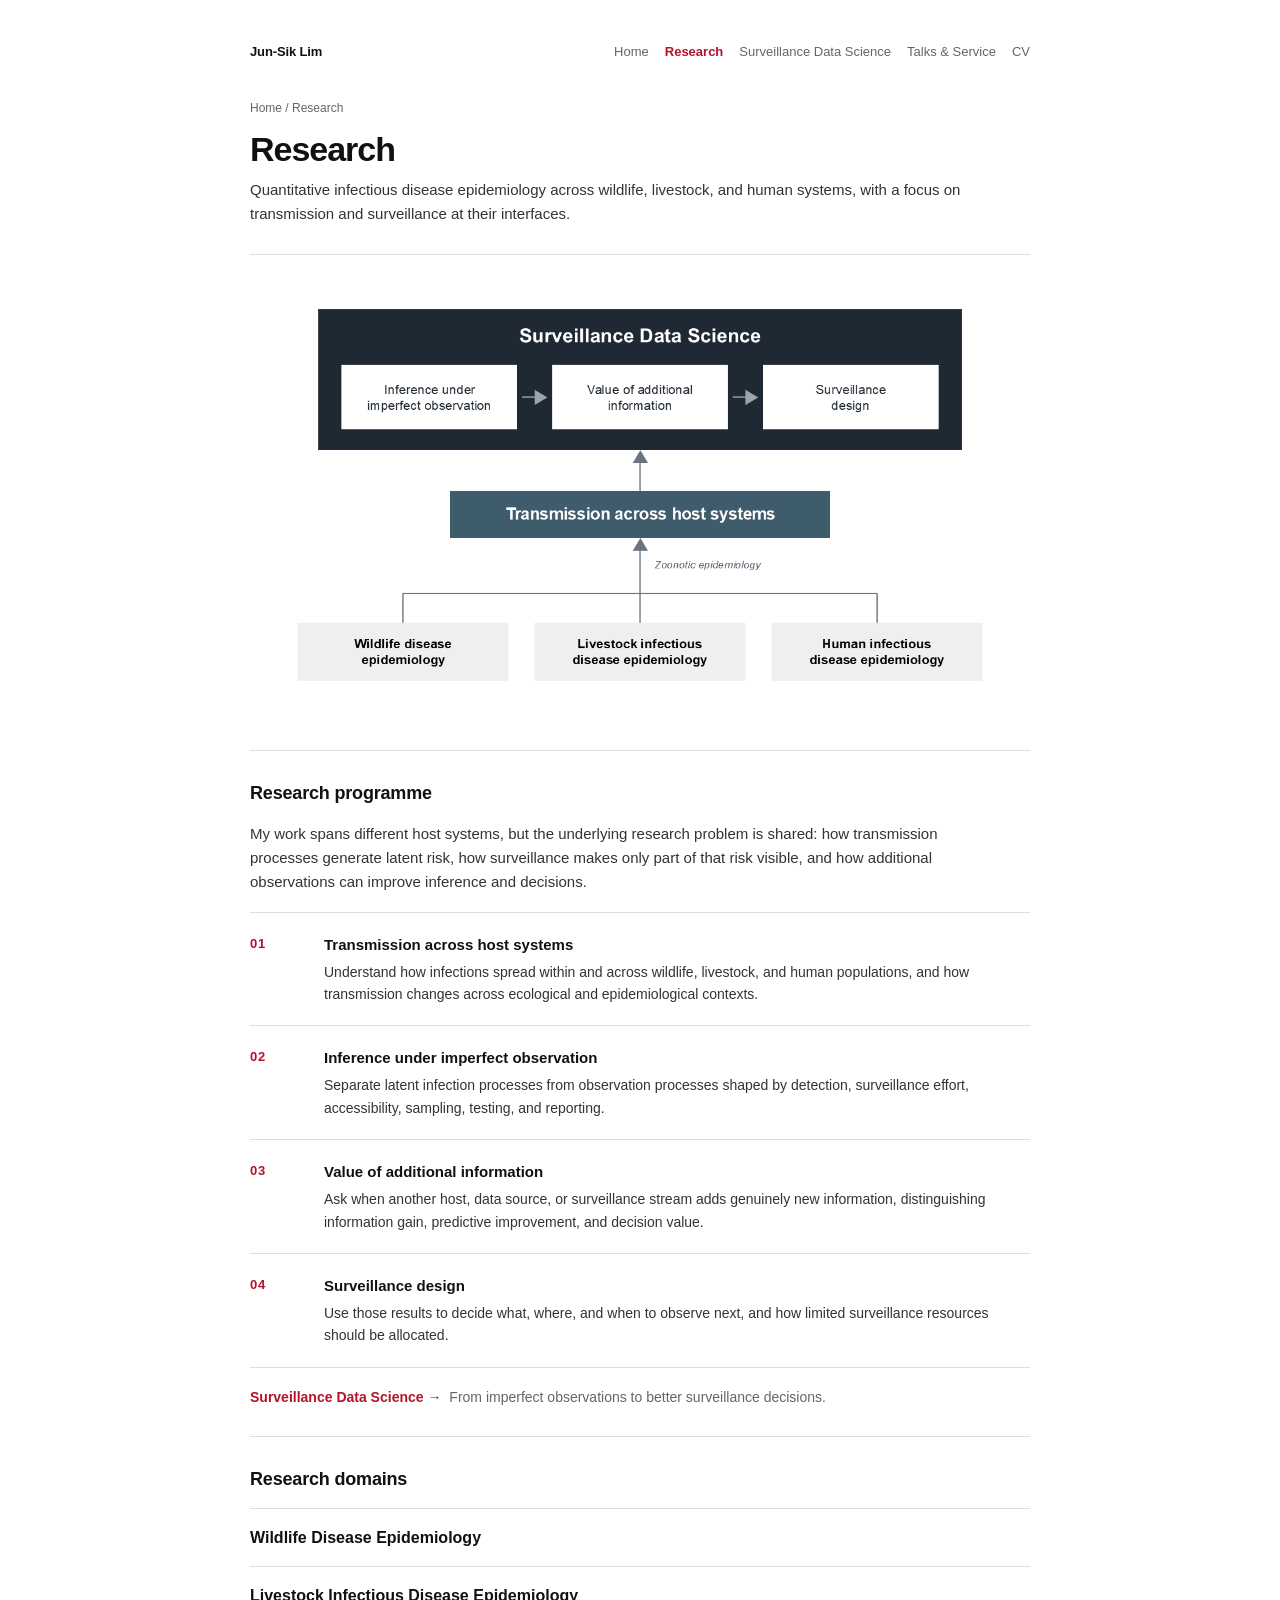
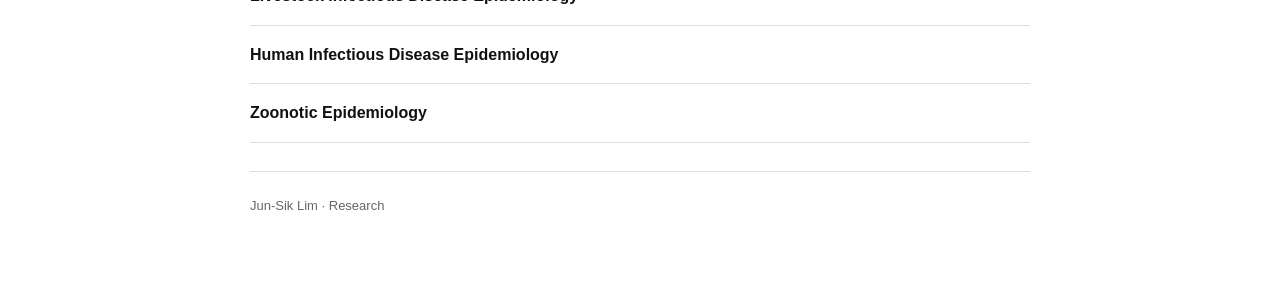
==== commit 43fc62bd: "Update research.html" ====
--- a/research.html
+++ b/research.html
@@ -29,7 +29,7 @@
   <section aria-label="Research framework">
     <figure class="research-figure">
       <img
-        src="assets/multi-host-infectious-disease-framework.png"
+        src="assets/surveillance-data-science-framework.png"
         alt="Conceptual framework showing wildlife disease epidemiology, livestock infectious disease epidemiology, and human infectious disease epidemiology converging through zoonotic epidemiology toward multi-host infectious disease systems."
         width="1312"
         height="1199"
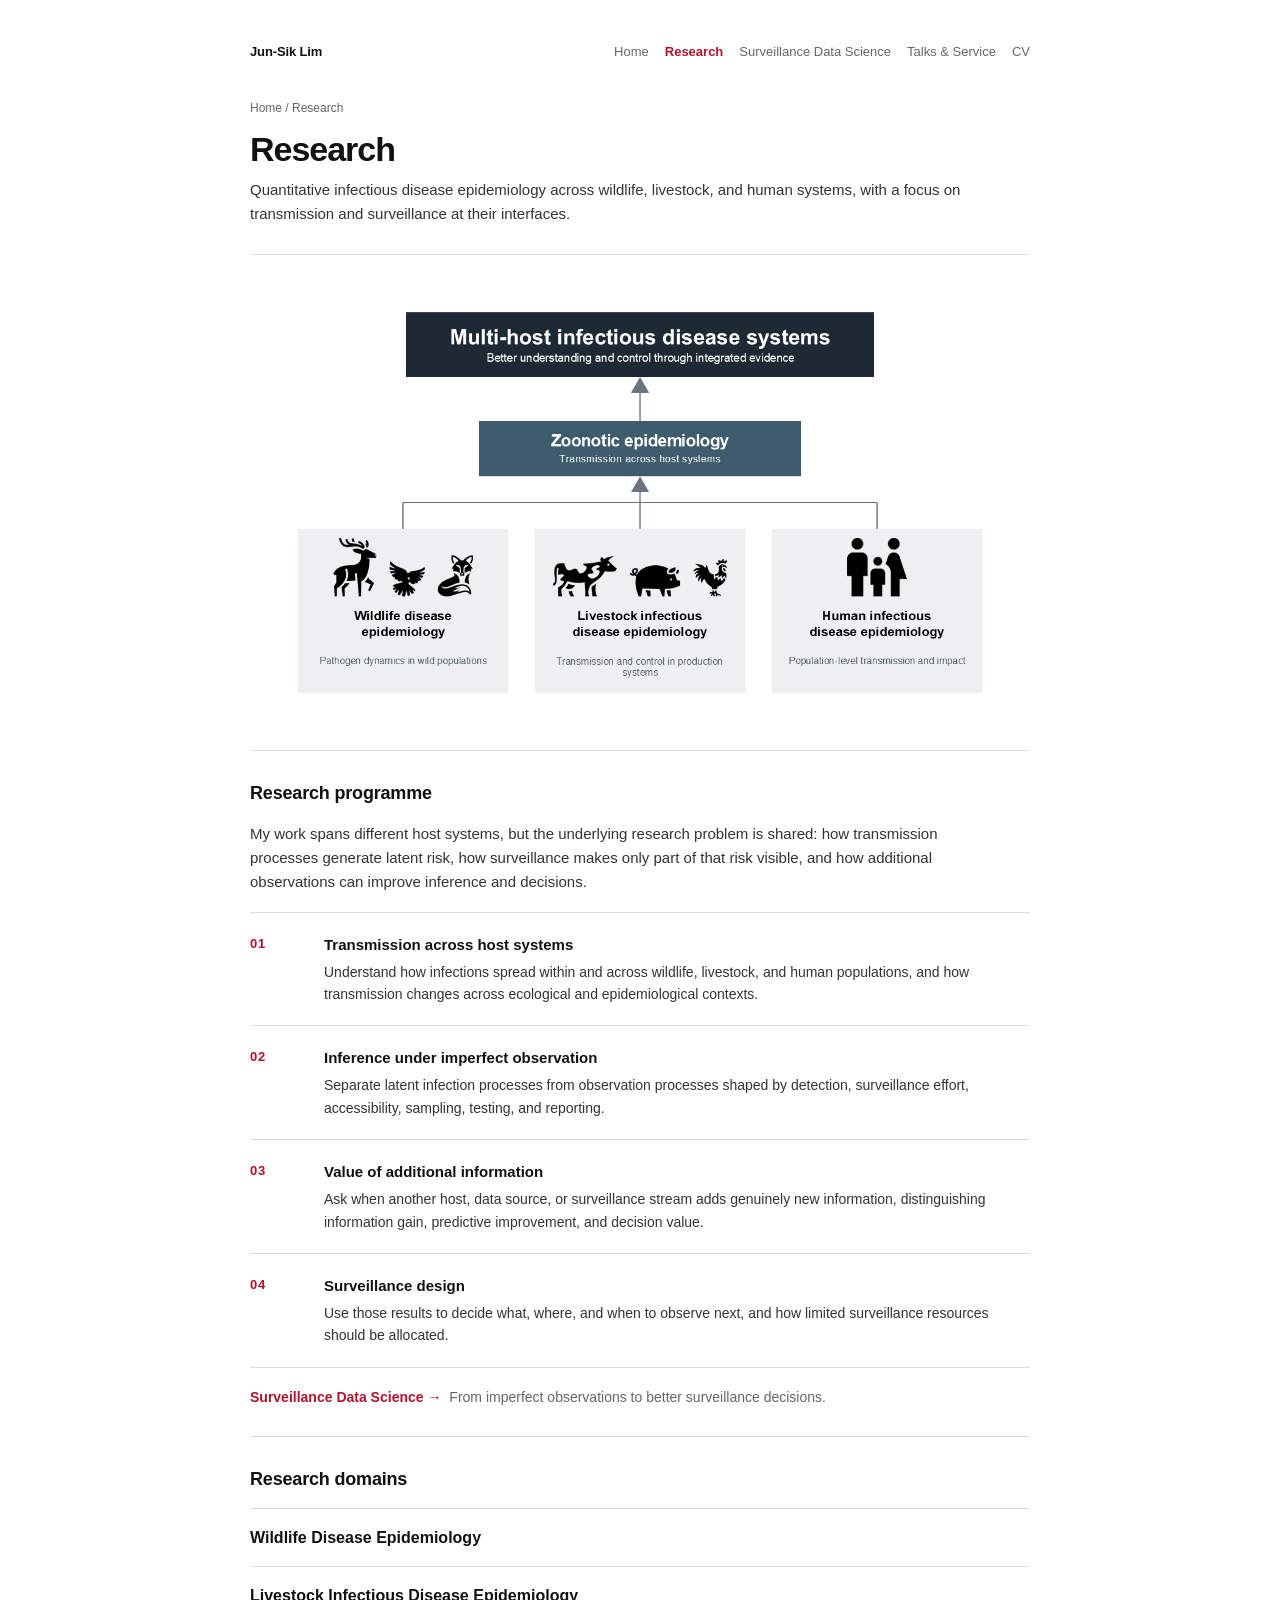
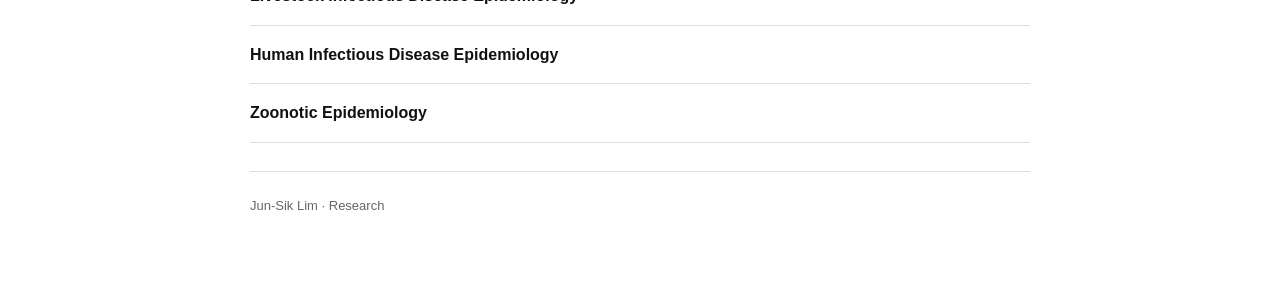
==== commit 47af60d0: "Add files via upload" ====
--- a/research.html
+++ b/research.html
@@ -29,7 +29,7 @@
   <section aria-label="Research framework">
     <figure class="research-figure">
       <img
-        src="assets/surveillance-data-science-framework.png"
+        src="assets/multi-host-infectious-disease-framework.png"
         alt="Conceptual framework showing wildlife disease epidemiology, livestock infectious disease epidemiology, and human infectious disease epidemiology converging through zoonotic epidemiology toward multi-host infectious disease systems."
         width="1312"
         height="1199"
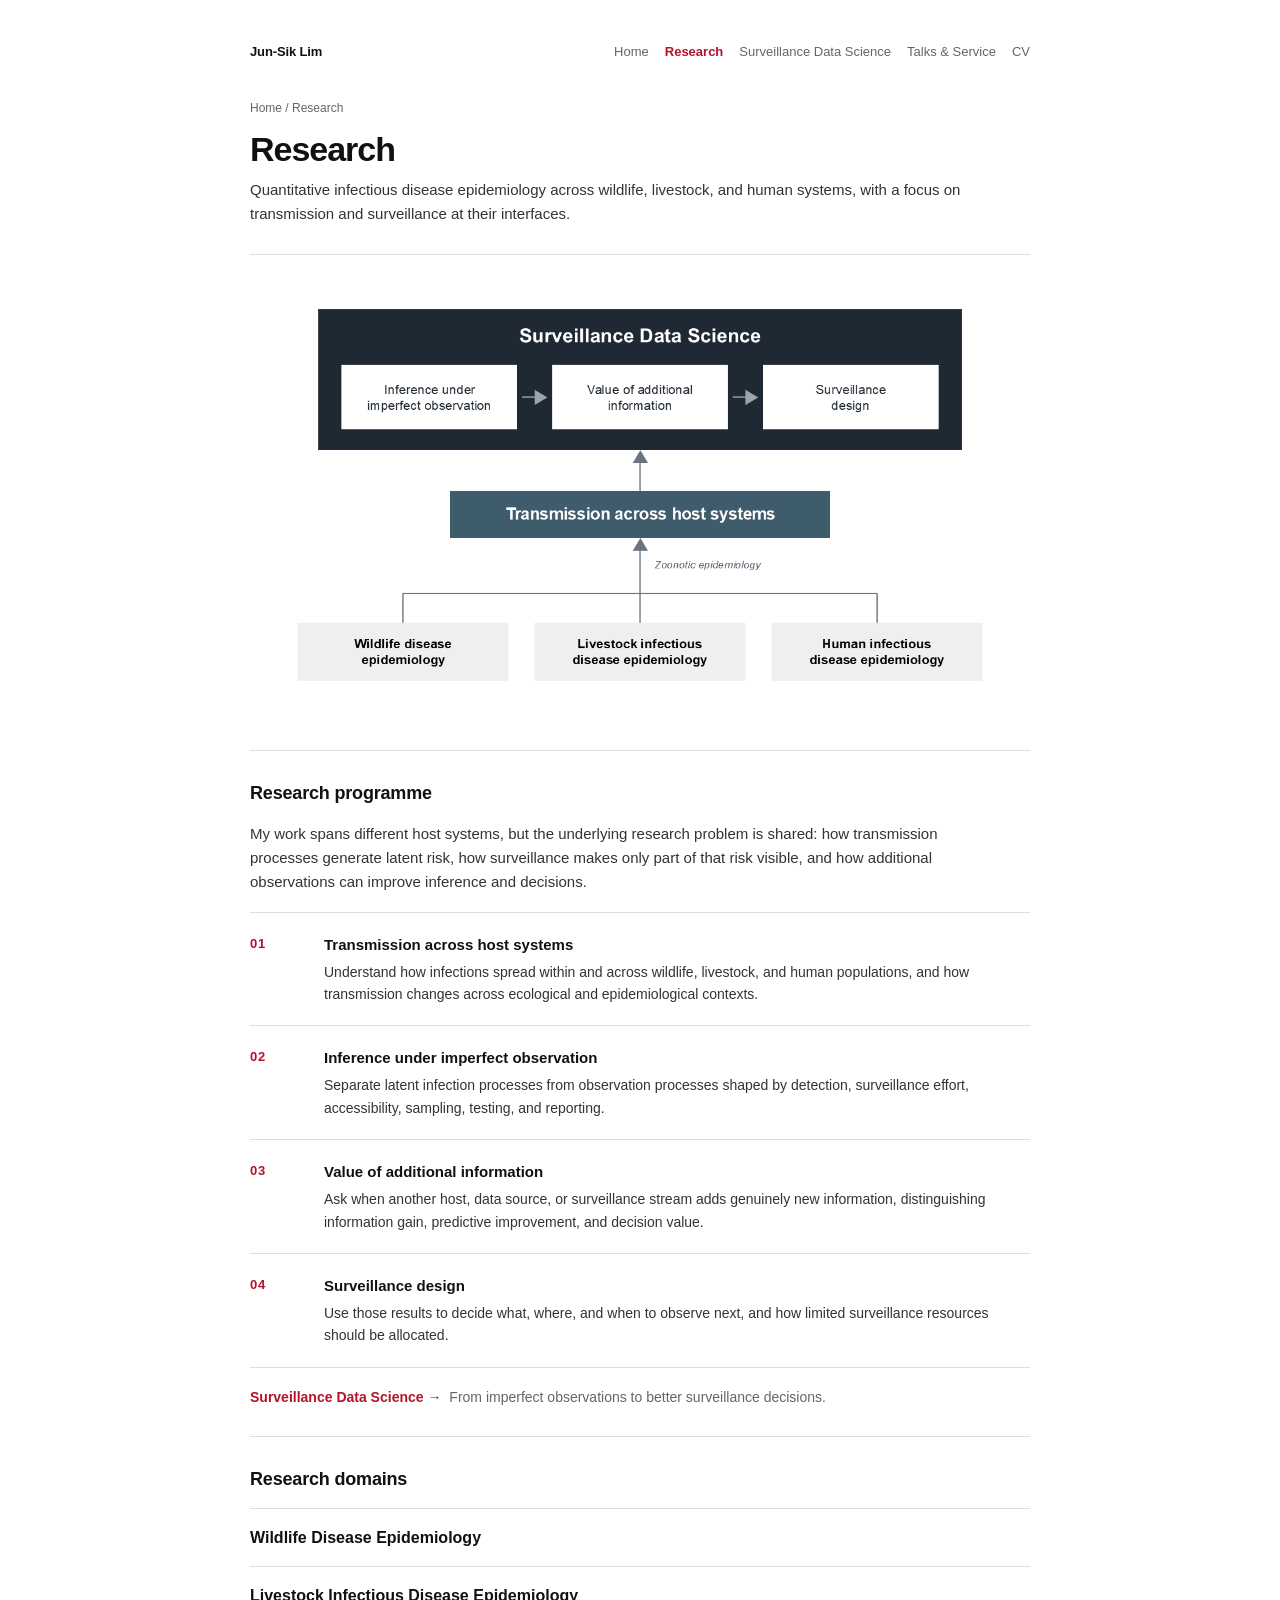
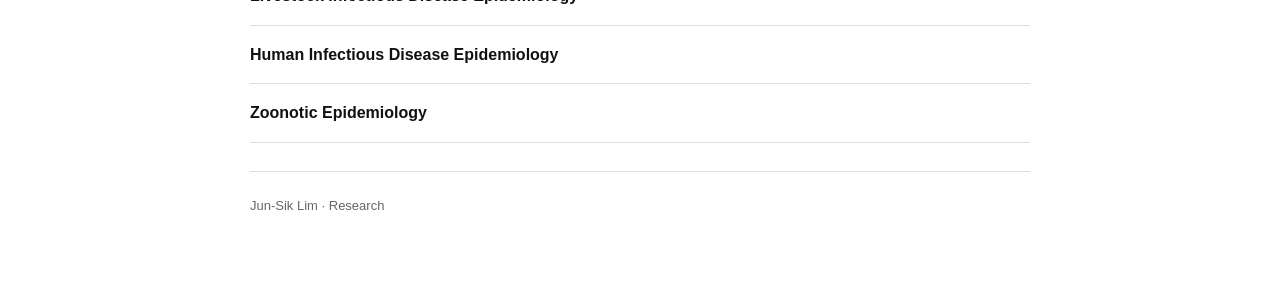
==== commit ec1daf90: "Update research.html" ====
--- a/research.html
+++ b/research.html
@@ -29,7 +29,7 @@
   <section aria-label="Research framework">
     <figure class="research-figure">
       <img
-        src="assets/multi-host-infectious-disease-framework.png"
+        src="assets/surveillance-data-science-framework.png"
         alt="Conceptual framework showing wildlife disease epidemiology, livestock infectious disease epidemiology, and human infectious disease epidemiology converging through zoonotic epidemiology toward multi-host infectious disease systems."
         width="1312"
         height="1199"
--- a/assets/site.css
+++ b/assets/site.css
@@ -468,304 +468,147 @@
   }
 }
 
-
-/* Surveillance Data Science page */
+/* Surveillance Data Science: intentionally plain academic layout */
 .sds-page{
-  --sds-ink:#172333;
-  --sds-soft:#f7f7f5;
-  --sds-wash:#fbf6f7;
-  --sds-line:#e3e3e0;
-  --sds-accent:#9f1730;
-  --sds-accent-soft:#f5e9ec;
-  max-width:900px;
-}
-
-.sds-hero{
+  max-width:780px;
+}
+
+.sds-header{
+  padding:4px 0 30px;
+  border-bottom:1px solid var(--line);
+}
+
+.sds-header h1{
+  margin-bottom:10px;
+}
+
+.sds-deck{
+  max-width:650px;
+  color:#333333;
+  font-size:17px;
+  line-height:1.55;
+}
+
+.sds-page section p + p{
+  margin-top:12px;
+}
+
+.sds-paragraph{
+  color:#333333;
+}
+
+.sds-questions{
+  margin:2px 0 0;
+  padding:0;
+  list-style:none;
+  border-top:1px solid var(--line);
+  counter-reset:sds-question;
+}
+
+.sds-questions li{
   position:relative;
-  padding:18px 0 34px;
-  border-bottom:1px solid var(--line);
-}
-
-.sds-eyebrow{
-  margin:0 0 10px;
-  color:var(--accent);
-  font-size:12px;
-  font-weight:700;
-  letter-spacing:.12em;
-  text-transform:uppercase;
-}
-
-.sds-title{
-  max-width:780px;
   margin:0;
-  color:var(--sds-ink);
-  font-family:Georgia,"Times New Roman",serif;
-  font-size:46px;
-  font-weight:700;
-  line-height:1.08;
-  letter-spacing:-.035em;
-}
-
-.sds-subtitle{
+  padding:18px 0 18px 44px;
+  border-bottom:1px solid var(--line);
+  counter-increment:sds-question;
+}
+
+.sds-questions li::before{
+  content:counter(sds-question) ".";
+  position:absolute;
+  left:0;
+  top:17px;
+  color:var(--accent);
+  font-size:14px;
+  font-weight:700;
+}
+
+.sds-questions strong{
+  display:block;
+  margin-bottom:3px;
+  font-size:15px;
+}
+
+.sds-questions span{
+  display:block;
+  max-width:690px;
+  color:var(--muted);
+  font-size:14px;
+  line-height:1.55;
+}
+
+.sds-values{
+  margin:18px 0 0;
+  border-top:1px solid var(--line);
+}
+
+.sds-values > div{
+  display:grid;
+  grid-template-columns:150px 1fr;
+  gap:22px;
+  padding:15px 0;
+  border-bottom:1px solid var(--line);
+}
+
+.sds-values dt{
+  font-size:14px;
+  font-weight:700;
+}
+
+.sds-values dd{
+  margin:0;
+  color:#444444;
+  font-size:14px;
+  line-height:1.55;
+}
+
+.sds-methods{
+  padding-top:3px;
+  color:var(--muted);
+  font-size:14px;
+}
+
+.sds-methods strong{
+  color:var(--text);
+}
+
+.sds-section-intro{
   max-width:700px;
-  margin:14px 0 0;
-  color:#3f4650;
-  font-size:18px;
-  line-height:1.55;
-}
-
-.sds-question{
-  margin-top:28px;
-  padding:22px 24px 23px;
-  border-left:4px solid var(--accent);
-  background:var(--sds-wash);
-}
-
-.sds-question-label{
-  margin-bottom:7px;
-  color:var(--accent);
-  font-size:11px;
-  font-weight:700;
-  letter-spacing:.1em;
-  text-transform:uppercase;
-}
-
-.sds-question p{
-  max-width:760px;
-  color:var(--sds-ink);
-  font-family:Georgia,"Times New Roman",serif;
-  font-size:23px;
-  line-height:1.4;
-}
-
-.sds-intro-grid{
+  color:#333333;
+}
+
+.sds-system-list{
+  margin-top:17px;
+  border-top:1px solid var(--line);
+}
+
+.sds-system-row{
   display:grid;
-  grid-template-columns:1.1fr .9fr;
-  gap:34px;
-  align-items:start;
-}
-
-.sds-intro-grid p{
-  color:#30363d;
-}
-
-.sds-principle{
-  padding:18px 20px;
-  border:1px solid var(--sds-line);
-  background:var(--sds-soft);
-}
-
-.sds-principle strong{
-  display:block;
-  margin-bottom:6px;
-  color:var(--sds-ink);
-  font-size:14px;
-}
-
-.sds-principle p{
-  color:var(--muted);
-  font-size:14px;
-}
-
-.sds-flow{
-  display:grid;
-  grid-template-columns:repeat(4,minmax(0,1fr));
-  gap:14px;
-  margin-top:20px;
-}
-
-.sds-stage{
-  position:relative;
-  min-height:205px;
-  padding:18px 17px 20px;
-  border:1px solid var(--sds-line);
-  background:#fff;
-}
-
-.sds-stage:not(:last-child)::after{
-  content:"→";
-  position:absolute;
-  top:50%;
-  right:-17px;
-  z-index:2;
-  width:20px;
-  transform:translateY(-50%);
-  color:#9a9a9a;
-  background:#fff;
-  text-align:center;
-  font-size:18px;
-}
-
-.sds-stage-number{
-  display:flex;
-  width:28px;
-  height:28px;
-  align-items:center;
-  justify-content:center;
-  margin-bottom:14px;
-  border-radius:50%;
-  background:var(--sds-accent-soft);
-  color:var(--accent);
-  font-size:12px;
-  font-weight:700;
-}
-
-.sds-stage h3{
-  margin-bottom:8px;
-  color:var(--sds-ink);
-  font-family:Georgia,"Times New Roman",serif;
-  font-size:20px;
-}
-
-.sds-stage .sds-stage-question{
-  margin-bottom:10px;
-  color:#2e3338;
-  font-size:13px;
-  font-weight:700;
-  line-height:1.45;
-}
-
-.sds-stage p{
-  color:var(--muted);
-  font-size:13px;
-  line-height:1.55;
-}
-
-.sds-value-grid{
-  display:grid;
-  grid-template-columns:repeat(3,minmax(0,1fr));
-  gap:0;
-  margin-top:18px;
-  border:1px solid var(--sds-line);
-}
-
-.sds-value{
-  padding:21px 20px 22px;
-  background:#fff;
-}
-
-.sds-value + .sds-value{
-  border-left:1px solid var(--sds-line);
-}
-
-.sds-value-index{
-  display:block;
-  margin-bottom:7px;
-  color:var(--accent);
-  font-size:11px;
-  font-weight:700;
-  letter-spacing:.08em;
-}
-
-.sds-value h3{
-  color:var(--sds-ink);
-  font-family:Georgia,"Times New Roman",serif;
-  font-size:18px;
-}
-
-.sds-value .question{
-  min-height:42px;
-  margin:7px 0 11px;
-  color:#333a42;
-  font-size:13px;
-  font-weight:700;
-  line-height:1.45;
-}
-
-.sds-value p{
-  color:var(--muted);
-  font-size:13px;
-  line-height:1.5;
-}
-
-.sds-systems{
-  margin-top:18px;
-  border-top:1px solid var(--sds-line);
-}
-
-.sds-system{
-  display:grid;
-  grid-template-columns:220px 1fr;
-  gap:26px;
-  padding:18px 0;
-  border-bottom:1px solid var(--sds-line);
-}
-
-.sds-system-name{
-  color:var(--sds-ink);
-  font-weight:700;
-}
-
-.sds-system-tags{
-  margin-top:3px;
-  color:var(--accent);
-  font-size:12px;
-}
-
-.sds-system p{
-  color:#3f454b;
-  font-size:14px;
-}
-
-.sds-approaches{
-  display:flex;
-  flex-wrap:wrap;
-  gap:8px 10px;
-  margin-top:16px;
-}
-
-.sds-approach{
-  padding:7px 10px;
-  border:1px solid #d9d9d7;
-  background:#fff;
-  color:#3f454b;
-  font-size:12px;
-}
-
-.sds-vision{
-  margin-top:4px;
-  padding:24px 25px;
-  background:var(--sds-ink);
-  color:#fff;
-}
-
-.sds-vision h2{
-  color:#fff;
-}
-
-.sds-vision p{
-  max-width:760px;
-  color:#eef1f4;
-  font-size:15px;
-}
-
-.sds-vision strong{
-  color:#fff;
-}
-
-@media(max-width:760px){
-  .sds-title{font-size:38px}
-  .sds-subtitle{font-size:16px}
-  .sds-intro-grid{grid-template-columns:1fr;gap:18px}
-  .sds-flow{grid-template-columns:1fr;gap:10px}
-  .sds-stage{min-height:0}
-  .sds-stage:not(:last-child)::after{
-    content:"↓";
-    top:auto;
-    right:auto;
-    bottom:-18px;
-    left:50%;
-    width:24px;
-    transform:translateX(-50%);
-  }
-  .sds-value-grid{grid-template-columns:1fr}
-  .sds-value + .sds-value{border-left:0;border-top:1px solid var(--sds-line)}
-  .sds-value .question{min-height:0}
-  .sds-system{grid-template-columns:1fr;gap:7px}
+  grid-template-columns:250px 1fr;
+  gap:22px;
+  padding:14px 0;
+  border-bottom:1px solid var(--line);
+}
+
+.sds-system-title{
+  font-size:14px;
+  font-weight:700;
+}
+
+.sds-system-detail{
+  color:var(--muted);
+  font-size:14px;
 }
 
 @media(max-width:560px){
-  .sds-title{font-size:33px}
-  .sds-question{padding:18px 18px 19px}
-  .sds-question p{font-size:20px}
-}
+  .sds-deck{font-size:16px}
+
+  .sds-values > div,
+  .sds-system-row{
+    grid-template-columns:1fr;
+    gap:3px;
+  }
+
+  .sds-values > div{padding:14px 0}
+  .sds-system-row{padding:13px 0}
+}
